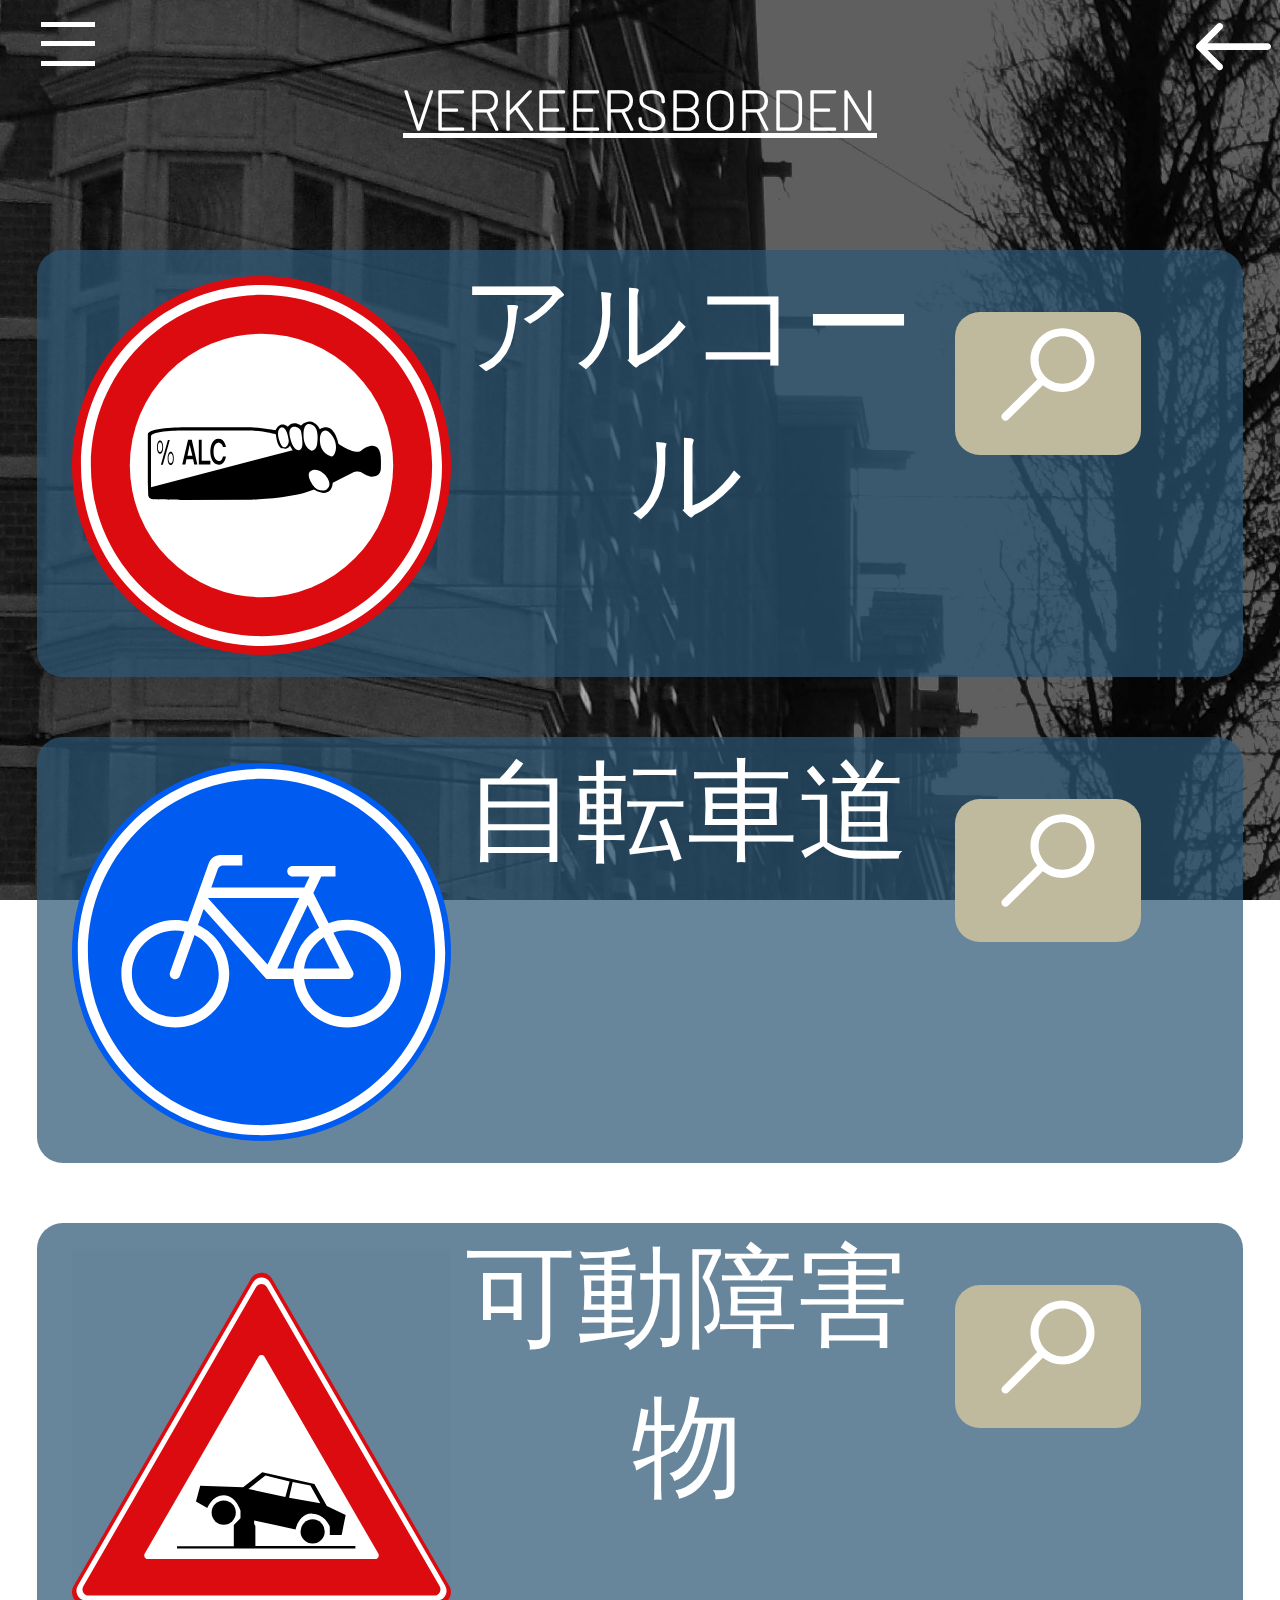
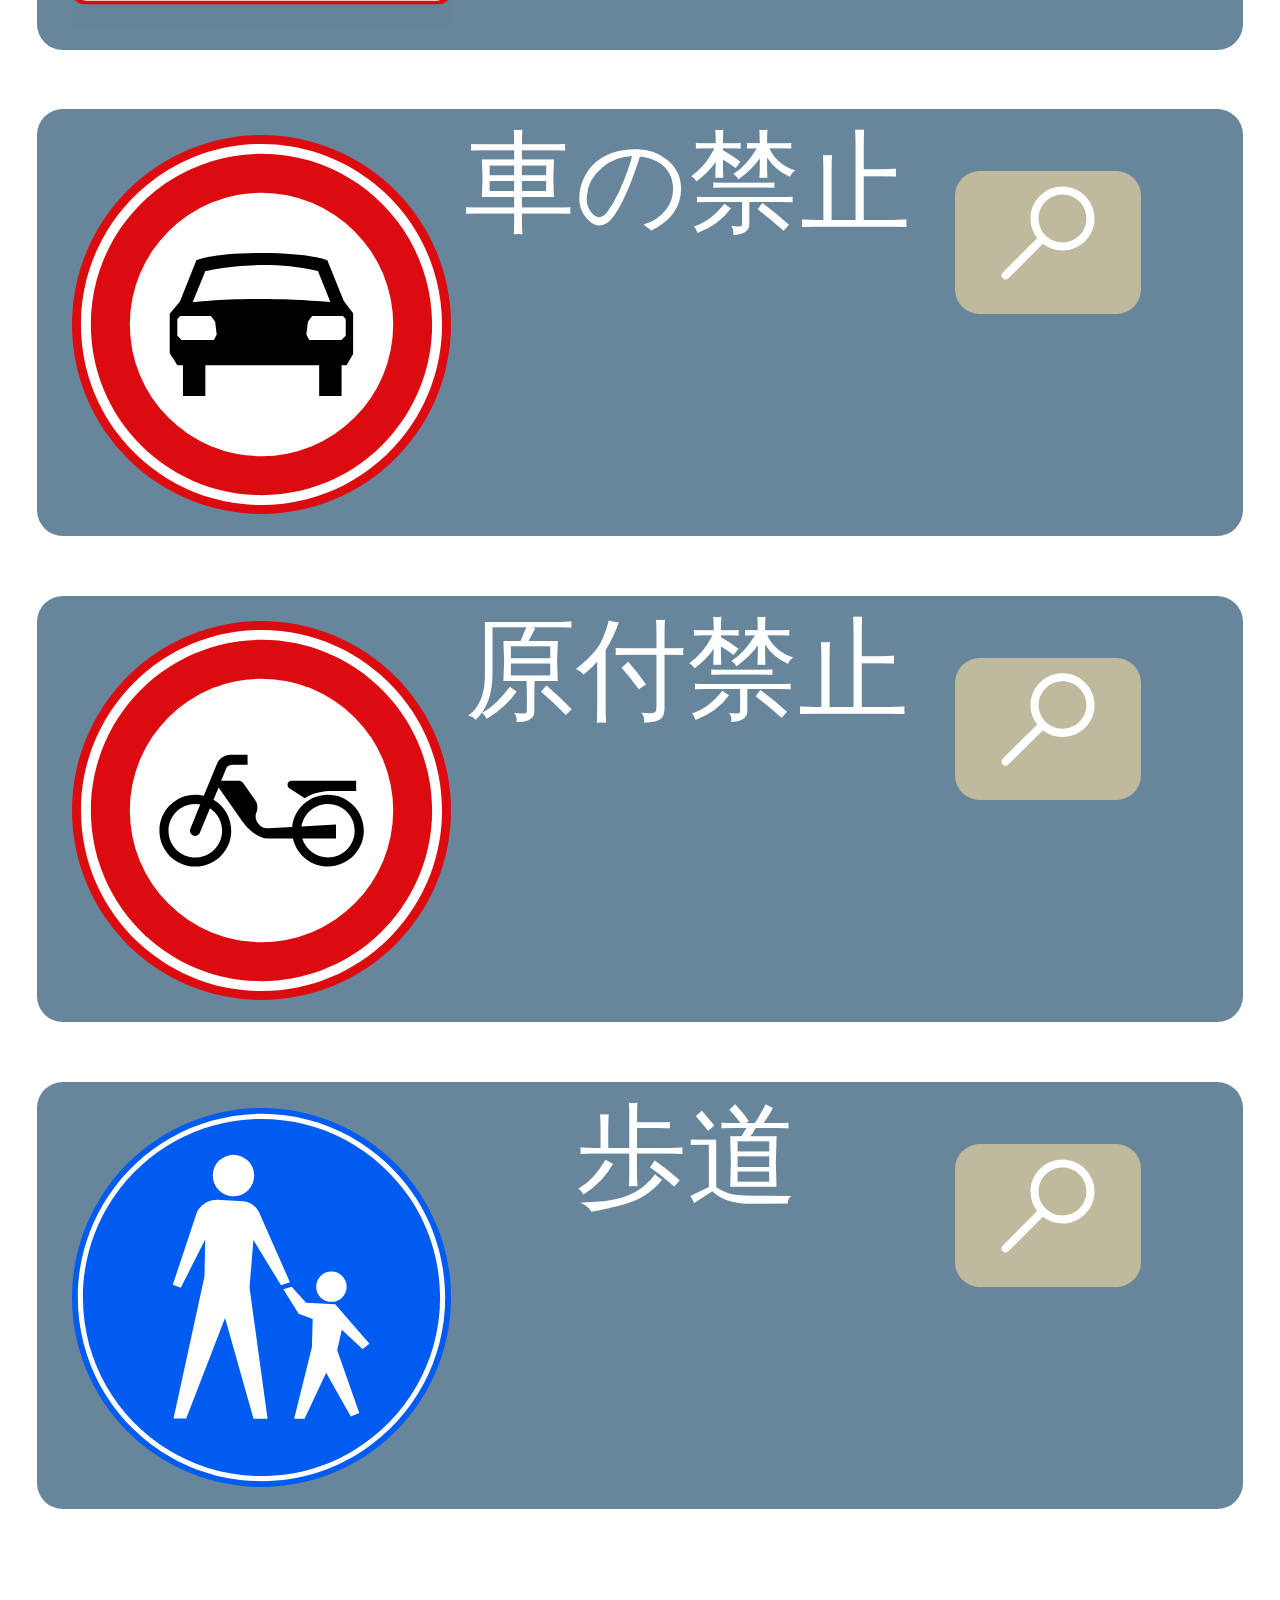
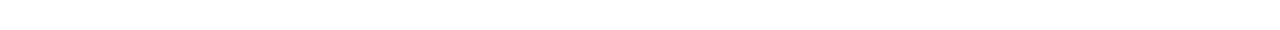
==== bordzoeken.html @ 33612118 "zoek pagina" ====
<!DOCTYPE html>

<head>
    <meta charset="UTF-8">
    <title>Bordzoeken</title>
    <link rel="stylesheet" href="assets/css/style.css">
</head>

<body>

    <div class="hamburger-menu">
        <input id="menu-toggle" type="checkbox" />
        <label class="menu-btn" for="menu-toggle">
            <span></span>
        </label>

        <ul class="menu-box">
            <li><a class="menu-item" href="index.html">Home</a></li>
            <li><a class="menu-item" href="bordzoeken.html">Verkeersborden</a></li>
            <li><a class="menu-item" href="#">Gebarentaal</a></li>
            <li><a class="menu-item" href="#">Spreektaal</a></li>
            <li><a class="menu-item" href="#">Translate</a></li>
            <li><a class="menu-item" href="#">Feedback</a></li>
        </ul>
    </div>

    <h1 class="text-dutch text-color-white header-text text-center">Verkeersborden</h1>

    <a class="back-btn" href="index.html">
        <img src="assets/images/icon_back.svg" alt="back">
    </a>

    <main class="container">

        <div class="row">
            <div class="col-12 list">

                <div class="list-item"><a href="verkeerbord1.html" class="cool-link">
                    <div class="row blue-box">
                        
                        <div class="col-4" style="padding-top:5px">
                            <img src="assets/images/bord_noalc.svg" />
                        </div>

                        <div class="col-5">
                            <p class="text-jp-normal text-center">アルコール</p>
                        </div>
                        
                        <div class="col-3">
                            <button class="inspect-btn">
                                <img src="assets/images/icon_show.svg" />
                            </button>
                        </div>
                    </div>        
                </a>
                </div>

                <div class="list-item"><a href="verkeerbord2.html" class="cool-link">
                    <div class="row blue-box">
                        
                        <div class="col-4" style="padding-top:5px">
                            <img src="assets/images/bord_fietspad.svg" />
                        </div>

                        <div class="col-5" style="padding:0 2px">
                            <p class="text-jp-normal text-center">自転車道</p>
                        </div>
                        
                        <div class="col-3">
                            <button class="inspect-btn">
                                <img src="assets/images/icon_show.svg" />
                            </button>
                        </div>
                    </div>        
                </a>
                </div>

                <div class="list-item"><a href="verkeerbord3.html" class="cool-link">
                    <div class="row blue-box">
                        
                        <div class="col-4" style="padding-top:5px">
                            <img src="assets/images/bord_paal.svg" />
                        </div>

                        <div class="col-5">
                            <p class="text-jp-normal text-center">可動障害物</p>
                        </div>
                        
                        <div class="col-3">
                            <button class="inspect-btn">
                                <img src="assets/images/icon_show.svg" />
                            </button>
                        </div>
                    </div>        
                </a>
                </div>

                <div class="list-item"><a href="#" class="cool-link">
                    <div class="row blue-box">
                        
                        <div class="col-4" style="padding-top:5px">
                            <img src="assets/images/bord_autoverbod.svg" />
                        </div>

                        <div class="col-5"  style="padding:0 2px">
                            <p class="text-jp-normal text-center">車の禁止</p>
                        </div>
                        
                        <div class="col-3">
                            <button class="inspect-btn">
                                <img src="assets/images/icon_show.svg" />
                            </button>
                        </div>
                    </div>        
                </a>
                </div>

                <div class="list-item"><a href="#" class="cool-link">
                    <div class="row blue-box">
                        
                        <div class="col-4" style="padding-top:5px">
                            <img src="assets/images/bord_bromerverbod.svg" />
                        </div>

                        <div class="col-5"  style="padding:0 2px">
                            <p class="text-jp-normal text-center">原付禁止</p>
                        </div>
                        
                        <div class="col-3">
                            <button class="inspect-btn">
                                <img src="assets/images/icon_show.svg" />
                            </button>
                        </div>
                    </div>        
                </a>
                </div>
                
                <div class="list-item"><a href="#" class="cool-link">
                    <div class="row blue-box">
                        
                        <div class="col-4" style="padding-top:5px">
                            <img src="assets/images/bord_voetpad.svg" />
                        </div>

                        <div class="col-5">
                            <p class="text-jp-normal text-center">歩道</p>
                        </div>
                        
                        <div class="col-3">
                            <button class="inspect-btn">
                                <img src="assets/images/icon_show.svg" />
                            </button>
                        </div>
                    </div>        
                </a>
                </div>

            </div>
        </div>

    </main>

</body>
---- assets/css/style.css ----
@import "./grid.css";
@import "./nav.css";
@import "./slide.css";
@import "./font.css";

body {
    background-image: url("../images/straatzw.jpg");
    background-size: cover;
    background-attachment: fixed;
}

* {
    zoom: 1.2;
}

div {
    display: block;
}

*, ::after, ::before {
    box-sizing: border-box;
}

.blue-box {
    background-color: #2b5775b7;
    padding: 0 8px;
    border-radius: 6px;
}
.blue-box, p {
    font-size: 18px;
}
.big-text {
    font-size: 25px;
}
.small-text {
    font-size: 15px;
}
.list, .list-item {
    margin-top: 20px;
    margin-bottom: 20px;
}

.inspect-btn {
    background-color: #bfba9d;
    border: none;
    border-radius: 4px;
    margin-top: 10px;
    margin-left: 5px;
    
}

.back-btn {
    position: fixed;
    top: 0;
    right: 0;
    z-index: 99999;
}

.header-text {
    text-decoration: underline;
    text-transform: uppercase;;
}
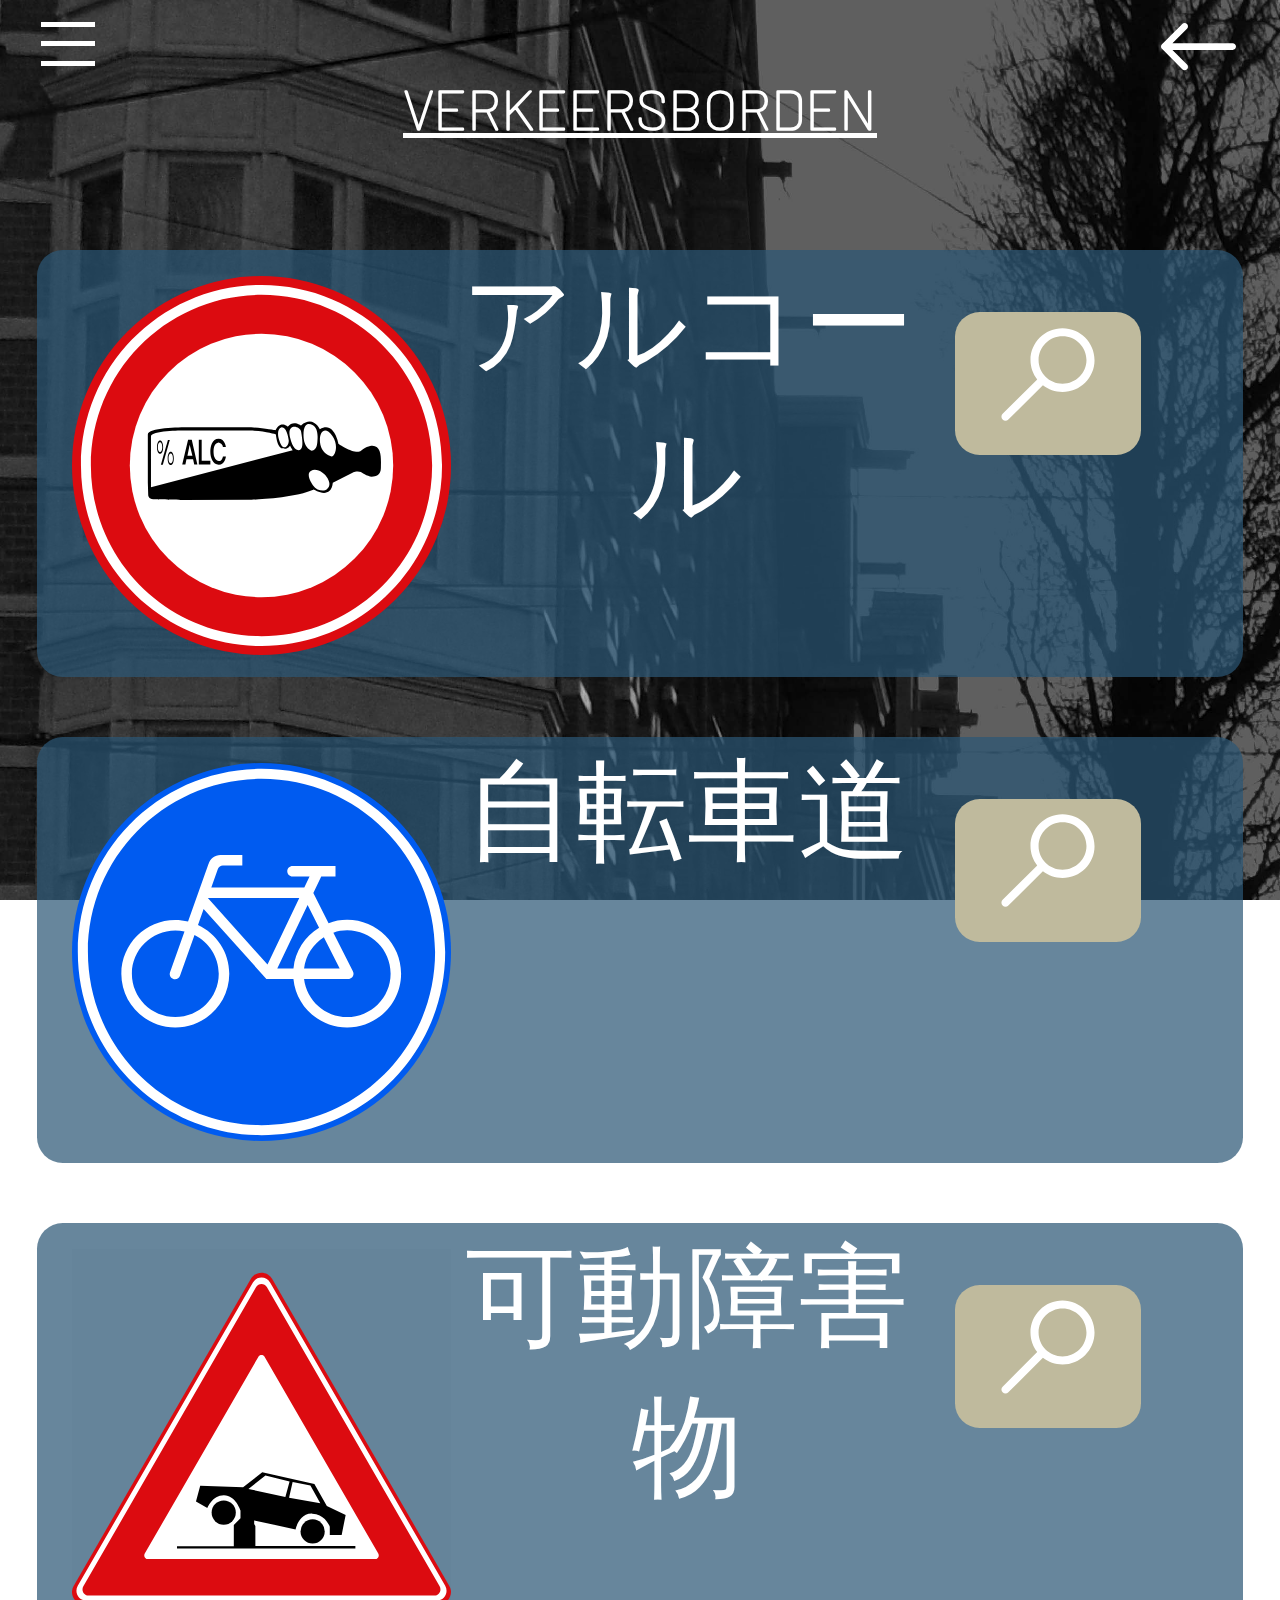
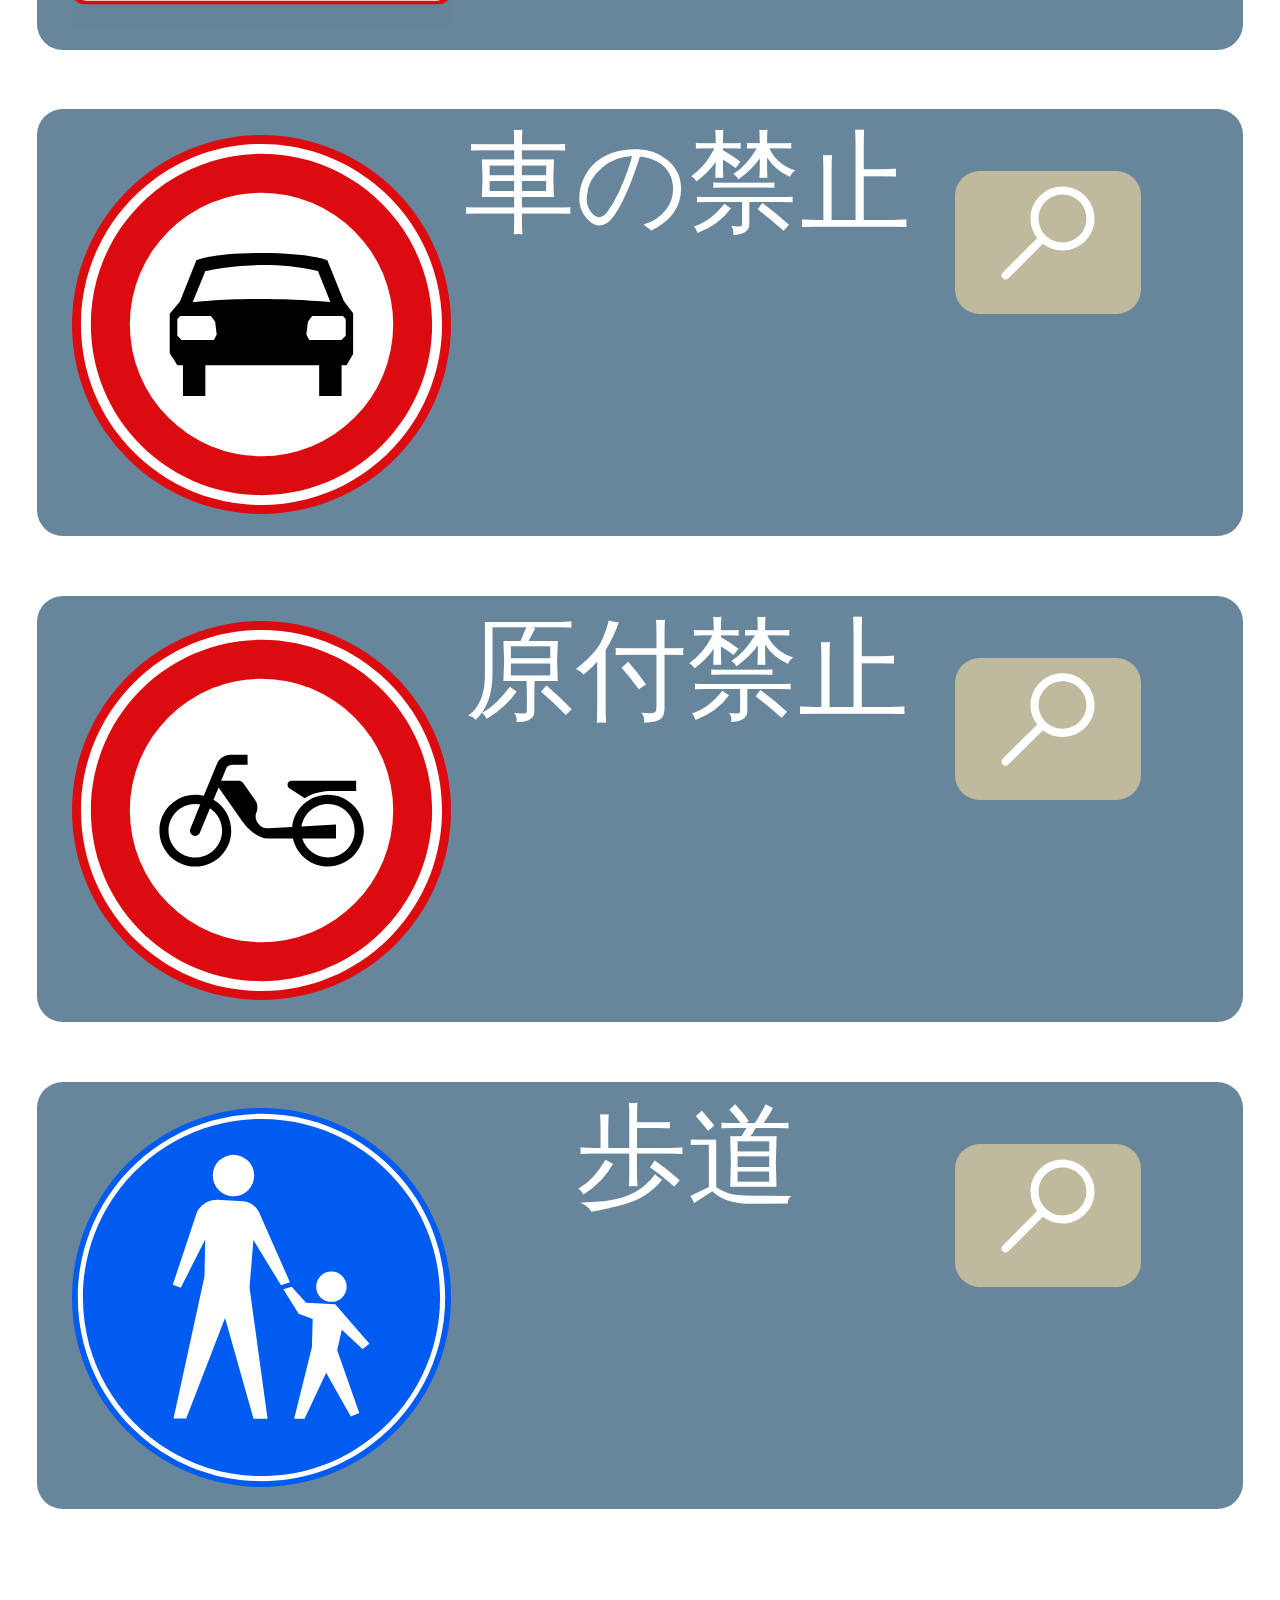
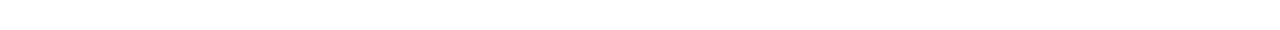
==== commit df00193d: "update time" ====
--- a/bordzoeken.html
+++ b/bordzoeken.html
@@ -2,7 +2,7 @@
 
 <head>
     <meta charset="UTF-8">
-    <title>Bordzoeken</title>
+    <title>BLIA_Verkeersborden</title>
     <link rel="stylesheet" href="assets/css/style.css">
 </head>
 
@@ -14,7 +14,7 @@
             <span></span>
         </label>
 
-        <ul class="menu-box">
+        <ul class="menu-box text-dutch">
             <li><a class="menu-item" href="index.html">Home</a></li>
             <li><a class="menu-item" href="bordzoeken.html">Verkeersborden</a></li>
             <li><a class="menu-item" href="#">Gebarentaal</a></li>
@@ -39,7 +39,7 @@
                     <div class="row blue-box">
                         
                         <div class="col-4" style="padding-top:5px">
-                            <img src="assets/images/bord_noalc.svg" />
+                            <img src="assets/images/bord_noalc.svg" alt="verkeersbord alcoholverbod">
                         </div>
 
                         <div class="col-5">
@@ -48,7 +48,7 @@
                         
                         <div class="col-3">
                             <button class="inspect-btn">
-                                <img src="assets/images/icon_show.svg" />
+                                <img src="assets/images/icon_show.svg" alt="info button">
                             </button>
                         </div>
                     </div>        
@@ -59,7 +59,7 @@
                     <div class="row blue-box">
                         
                         <div class="col-4" style="padding-top:5px">
-                            <img src="assets/images/bord_fietspad.svg" />
+                            <img src="assets/images/bord_fietspad.svg" alt="verkeersbord fietspad">
                         </div>
 
                         <div class="col-5" style="padding:0 2px">
@@ -68,7 +68,7 @@
                         
                         <div class="col-3">
                             <button class="inspect-btn">
-                                <img src="assets/images/icon_show.svg" />
+                                <img src="assets/images/icon_show.svg" alt="info button">
                             </button>
                         </div>
                     </div>        
@@ -79,7 +79,7 @@
                     <div class="row blue-box">
                         
                         <div class="col-4" style="padding-top:5px">
-                            <img src="assets/images/bord_paal.svg" />
+                            <img src="assets/images/bord_paal.svg" alt="verkeersbord bewegend obstakel">
                         </div>
 
                         <div class="col-5">
@@ -88,7 +88,7 @@
                         
                         <div class="col-3">
                             <button class="inspect-btn">
-                                <img src="assets/images/icon_show.svg" />
+                                <img src="assets/images/icon_show.svg" alt="info button">
                             </button>
                         </div>
                     </div>        
@@ -99,7 +99,7 @@
                     <div class="row blue-box">
                         
                         <div class="col-4" style="padding-top:5px">
-                            <img src="assets/images/bord_autoverbod.svg" />
+                            <img src="assets/images/bord_autoverbod.svg" alt="verkeersbord autoverbod">
                         </div>
 
                         <div class="col-5"  style="padding:0 2px">
@@ -108,7 +108,7 @@
                         
                         <div class="col-3">
                             <button class="inspect-btn">
-                                <img src="assets/images/icon_show.svg" />
+                                <img src="assets/images/icon_show.svg" alt="info button">
                             </button>
                         </div>
                     </div>        
@@ -119,7 +119,7 @@
                     <div class="row blue-box">
                         
                         <div class="col-4" style="padding-top:5px">
-                            <img src="assets/images/bord_bromerverbod.svg" />
+                            <img src="assets/images/bord_bromerverbod.svg" alt="verkeersbord brommerverbod">
                         </div>
 
                         <div class="col-5"  style="padding:0 2px">
@@ -128,7 +128,7 @@
                         
                         <div class="col-3">
                             <button class="inspect-btn">
-                                <img src="assets/images/icon_show.svg" />
+                                <img src="assets/images/icon_show.svg" alt="info button">
                             </button>
                         </div>
                     </div>        
@@ -139,7 +139,7 @@
                     <div class="row blue-box">
                         
                         <div class="col-4" style="padding-top:5px">
-                            <img src="assets/images/bord_voetpad.svg" />
+                            <img src="assets/images/bord_voetpad.svg" alt="verkeersbord voetpad">
                         </div>
 
                         <div class="col-5">
@@ -148,7 +148,7 @@
                         
                         <div class="col-3">
                             <button class="inspect-btn">
-                                <img src="assets/images/icon_show.svg" />
+                                <img src="assets/images/icon_show.svg" alt="info button">
                             </button>
                         </div>
                     </div>        
--- a/assets/css/style.css
+++ b/assets/css/style.css
@@ -52,11 +52,17 @@
 .back-btn {
     position: fixed;
     top: 0;
-    right: 0;
+    right: 20px;
     z-index: 99999;
 }
 
 .header-text {
     text-decoration: underline;
     text-transform: uppercase;;
+}
+
+.text-title {
+    font-size: 44px;
+    text-align: center;
+    padding-top: 30px;
 }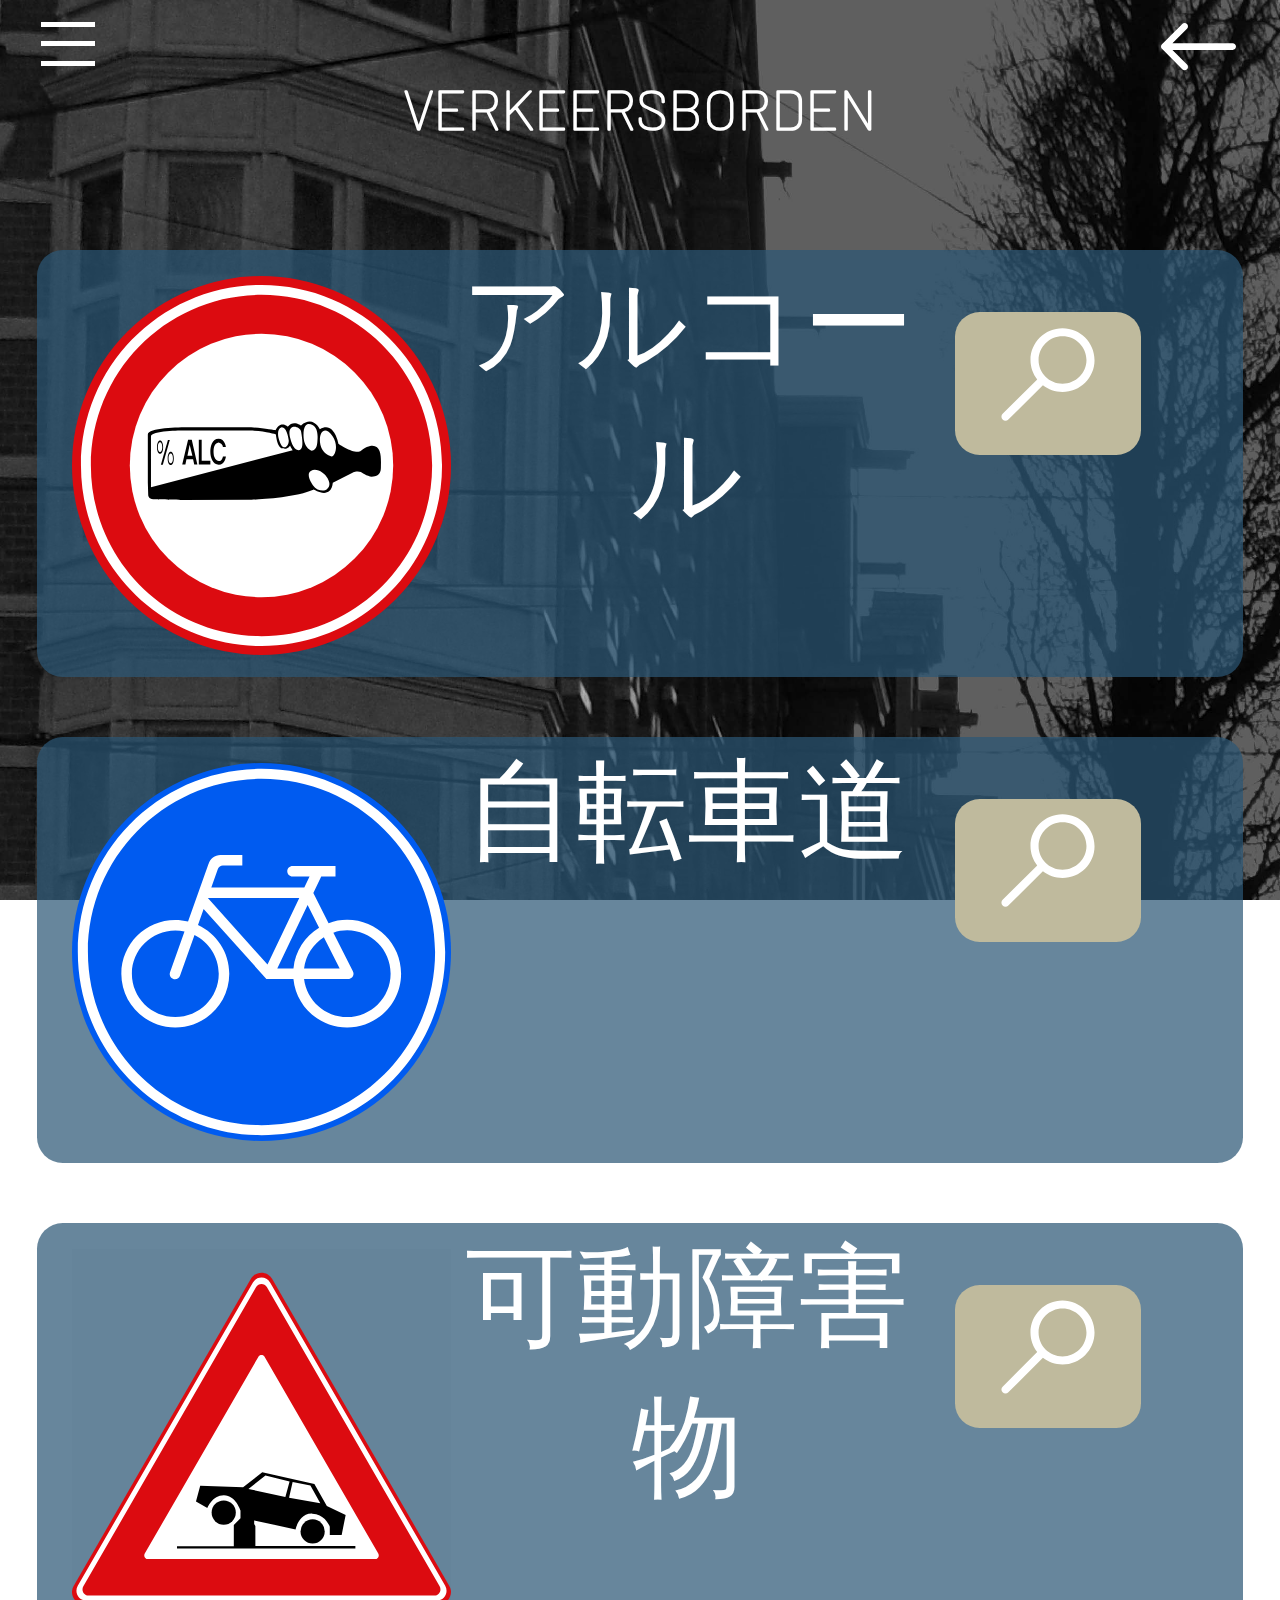
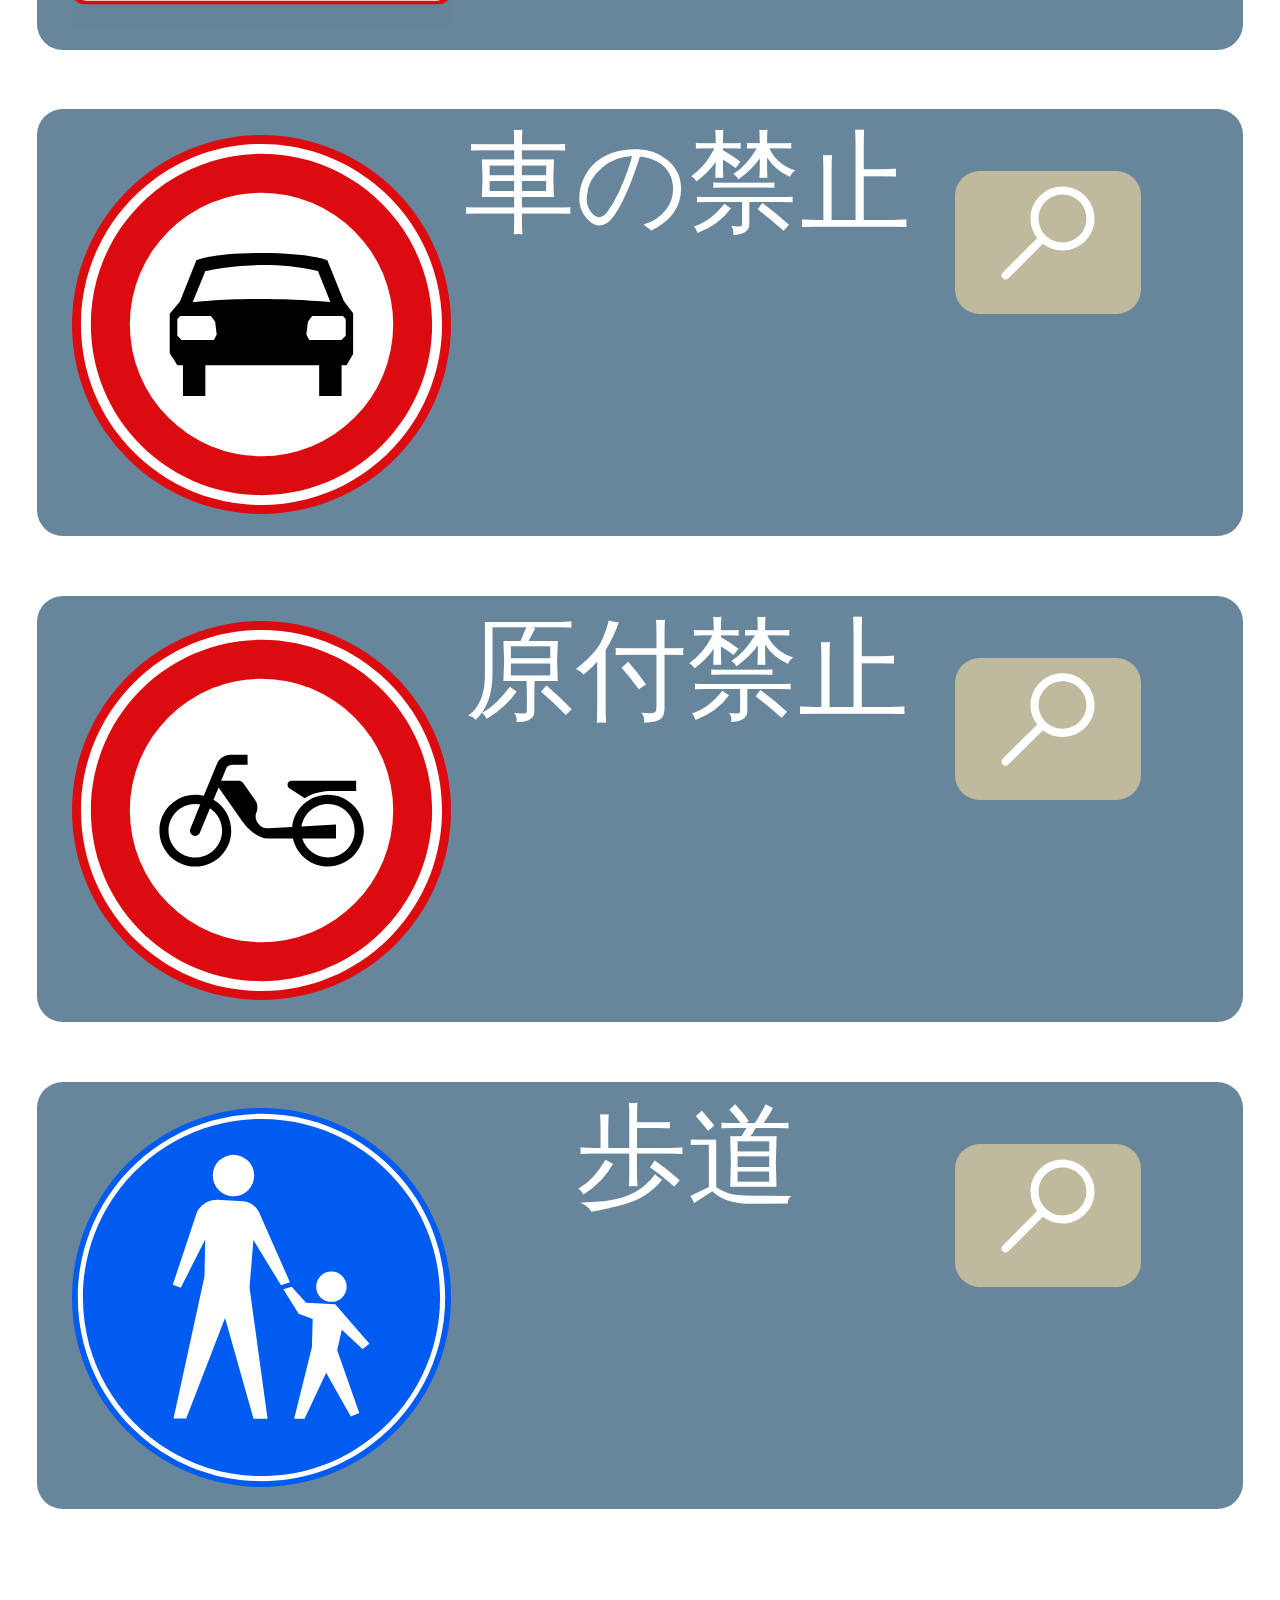
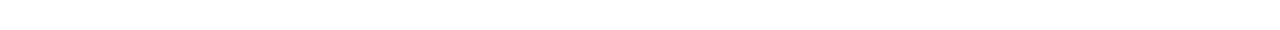
==== commit 0ebf0d72: "prototype ready! v1" ====
--- a/bordzoeken.html
+++ b/bordzoeken.html
@@ -20,7 +20,10 @@
             <li><a class="menu-item" href="#">Gebarentaal</a></li>
             <li><a class="menu-item" href="#">Spreektaal</a></li>
             <li><a class="menu-item" href="#">Translate</a></li>
-            <li><a class="menu-item" href="#">Feedback</a></li>
+            <li><a class="menu-item" href="mailto:michael.peek@hva.nl">Feedback</a></li>
+            <li class="menu-item">
+                <p>gemaakt door Michael Peek</p><img src="assets/images/jp_logo_vierkant.svg" alt="logo vierkant">
+            </li>
         </ul>
     </div>
 
@@ -36,123 +39,123 @@
             <div class="col-12 list">
 
                 <div class="list-item"><a href="verkeerbord1.html" class="cool-link">
-                    <div class="row blue-box">
-                        
-                        <div class="col-4" style="padding-top:5px">
-                            <img src="assets/images/bord_noalc.svg" alt="verkeersbord alcoholverbod">
+                        <div class="row blue-box">
+
+                            <div class="col-4" style="padding-top:5px">
+                                <img src="assets/images/bord_noalc.svg" alt="verkeersbord alcoholverbod">
+                            </div>
+
+                            <div class="col-5">
+                                <p class="text-jp-normal text-center">アルコール</p>
+                            </div>
+
+                            <div class="col-3">
+                                <button class="inspect-btn">
+                                    <img src="assets/images/icon_show.svg" alt="info button">
+                                </button>
+                            </div>
                         </div>
-
-                        <div class="col-5">
-                            <p class="text-jp-normal text-center">アルコール</p>
-                        </div>
-                        
-                        <div class="col-3">
-                            <button class="inspect-btn">
-                                <img src="assets/images/icon_show.svg" alt="info button">
-                            </button>
-                        </div>
-                    </div>        
-                </a>
+                    </a>
                 </div>
 
                 <div class="list-item"><a href="verkeerbord2.html" class="cool-link">
-                    <div class="row blue-box">
-                        
-                        <div class="col-4" style="padding-top:5px">
-                            <img src="assets/images/bord_fietspad.svg" alt="verkeersbord fietspad">
+                        <div class="row blue-box">
+
+                            <div class="col-4" style="padding-top:5px">
+                                <img src="assets/images/bord_fietspad.svg" alt="verkeersbord fietspad">
+                            </div>
+
+                            <div class="col-5" style="padding:0 2px">
+                                <p class="text-jp-normal text-center">自転車道</p>
+                            </div>
+
+                            <div class="col-3">
+                                <button class="inspect-btn">
+                                    <img src="assets/images/icon_show.svg" alt="info button">
+                                </button>
+                            </div>
                         </div>
-
-                        <div class="col-5" style="padding:0 2px">
-                            <p class="text-jp-normal text-center">自転車道</p>
-                        </div>
-                        
-                        <div class="col-3">
-                            <button class="inspect-btn">
-                                <img src="assets/images/icon_show.svg" alt="info button">
-                            </button>
-                        </div>
-                    </div>        
-                </a>
+                    </a>
                 </div>
 
                 <div class="list-item"><a href="verkeerbord3.html" class="cool-link">
-                    <div class="row blue-box">
-                        
-                        <div class="col-4" style="padding-top:5px">
-                            <img src="assets/images/bord_paal.svg" alt="verkeersbord bewegend obstakel">
+                        <div class="row blue-box">
+
+                            <div class="col-4" style="padding-top:5px">
+                                <img src="assets/images/bord_paal.svg" alt="verkeersbord bewegend obstakel">
+                            </div>
+
+                            <div class="col-5">
+                                <p class="text-jp-normal text-center">可動障害物</p>
+                            </div>
+
+                            <div class="col-3">
+                                <button class="inspect-btn">
+                                    <img src="assets/images/icon_show.svg" alt="info button">
+                                </button>
+                            </div>
                         </div>
-
-                        <div class="col-5">
-                            <p class="text-jp-normal text-center">可動障害物</p>
-                        </div>
-                        
-                        <div class="col-3">
-                            <button class="inspect-btn">
-                                <img src="assets/images/icon_show.svg" alt="info button">
-                            </button>
-                        </div>
-                    </div>        
-                </a>
+                    </a>
                 </div>
 
                 <div class="list-item"><a href="#" class="cool-link">
-                    <div class="row blue-box">
-                        
-                        <div class="col-4" style="padding-top:5px">
-                            <img src="assets/images/bord_autoverbod.svg" alt="verkeersbord autoverbod">
+                        <div class="row blue-box">
+
+                            <div class="col-4" style="padding-top:5px">
+                                <img src="assets/images/bord_autoverbod.svg" alt="verkeersbord autoverbod">
+                            </div>
+
+                            <div class="col-5" style="padding:0 2px">
+                                <p class="text-jp-normal text-center">車の禁止</p>
+                            </div>
+
+                            <div class="col-3">
+                                <button class="inspect-btn">
+                                    <img src="assets/images/icon_show.svg" alt="info button">
+                                </button>
+                            </div>
                         </div>
-
-                        <div class="col-5"  style="padding:0 2px">
-                            <p class="text-jp-normal text-center">車の禁止</p>
-                        </div>
-                        
-                        <div class="col-3">
-                            <button class="inspect-btn">
-                                <img src="assets/images/icon_show.svg" alt="info button">
-                            </button>
-                        </div>
-                    </div>        
-                </a>
+                    </a>
                 </div>
 
                 <div class="list-item"><a href="#" class="cool-link">
-                    <div class="row blue-box">
-                        
-                        <div class="col-4" style="padding-top:5px">
-                            <img src="assets/images/bord_bromerverbod.svg" alt="verkeersbord brommerverbod">
+                        <div class="row blue-box">
+
+                            <div class="col-4" style="padding-top:5px">
+                                <img src="assets/images/bord_bromerverbod.svg" alt="verkeersbord brommerverbod">
+                            </div>
+
+                            <div class="col-5" style="padding:0 2px">
+                                <p class="text-jp-normal text-center">原付禁止</p>
+                            </div>
+
+                            <div class="col-3">
+                                <button class="inspect-btn">
+                                    <img src="assets/images/icon_show.svg" alt="info button">
+                                </button>
+                            </div>
                         </div>
+                    </a>
+                </div>
 
-                        <div class="col-5"  style="padding:0 2px">
-                            <p class="text-jp-normal text-center">原付禁止</p>
+                <div class="list-item"><a href="#" class="cool-link">
+                        <div class="row blue-box">
+
+                            <div class="col-4" style="padding-top:5px">
+                                <img src="assets/images/bord_voetpad.svg" alt="verkeersbord voetpad">
+                            </div>
+
+                            <div class="col-5">
+                                <p class="text-jp-normal text-center">歩道</p>
+                            </div>
+
+                            <div class="col-3">
+                                <button class="inspect-btn">
+                                    <img src="assets/images/icon_show.svg" alt="info button">
+                                </button>
+                            </div>
                         </div>
-                        
-                        <div class="col-3">
-                            <button class="inspect-btn">
-                                <img src="assets/images/icon_show.svg" alt="info button">
-                            </button>
-                        </div>
-                    </div>        
-                </a>
-                </div>
-                
-                <div class="list-item"><a href="#" class="cool-link">
-                    <div class="row blue-box">
-                        
-                        <div class="col-4" style="padding-top:5px">
-                            <img src="assets/images/bord_voetpad.svg" alt="verkeersbord voetpad">
-                        </div>
-
-                        <div class="col-5">
-                            <p class="text-jp-normal text-center">歩道</p>
-                        </div>
-                        
-                        <div class="col-3">
-                            <button class="inspect-btn">
-                                <img src="assets/images/icon_show.svg" alt="info button">
-                            </button>
-                        </div>
-                    </div>        
-                </a>
+                    </a>
                 </div>
 
             </div>
--- a/assets/css/style.css
+++ b/assets/css/style.css
@@ -57,12 +57,34 @@
 }
 
 .header-text {
-    text-decoration: underline;
     text-transform: uppercase;;
 }
 
 .text-title {
-    font-size: 44px;
+    font-size: 36px;
     text-align: center;
-    padding-top: 30px;
+    padding-top: 28px;
+}
+
+.title-box {
+    background: #2b5775b7;
+    width: 80%;
+    position: relative;
+    height: 70%;
+    overflow: visible;
+    float: right;
+}
+
+.title-text {
+    position: absolute;
+    bottom: -20px;
+    left: -30px;
+    line-height: 40px;
+}
+
+.btn-language {
+    background-color: #bfba9db3;
+    border: none;
+    border-radius: 3px;
+    translate: 0px -30px;
 }